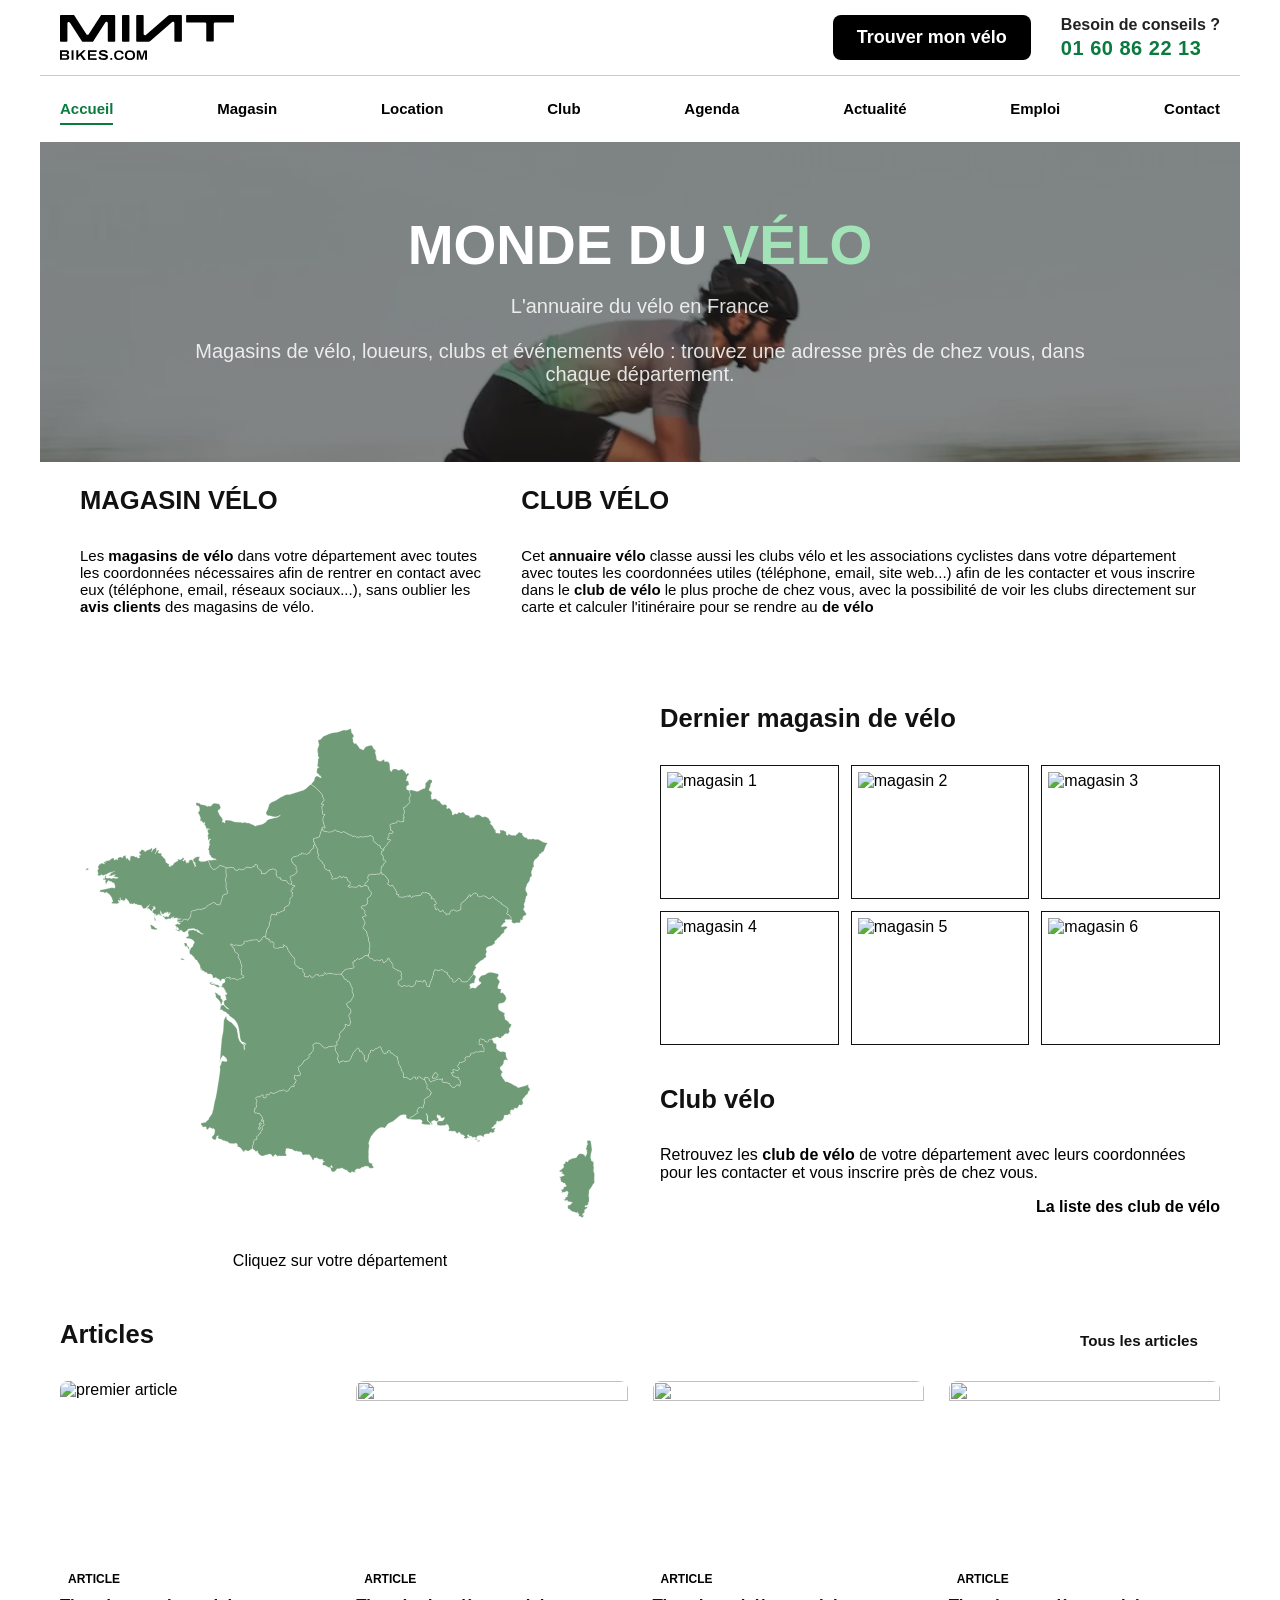
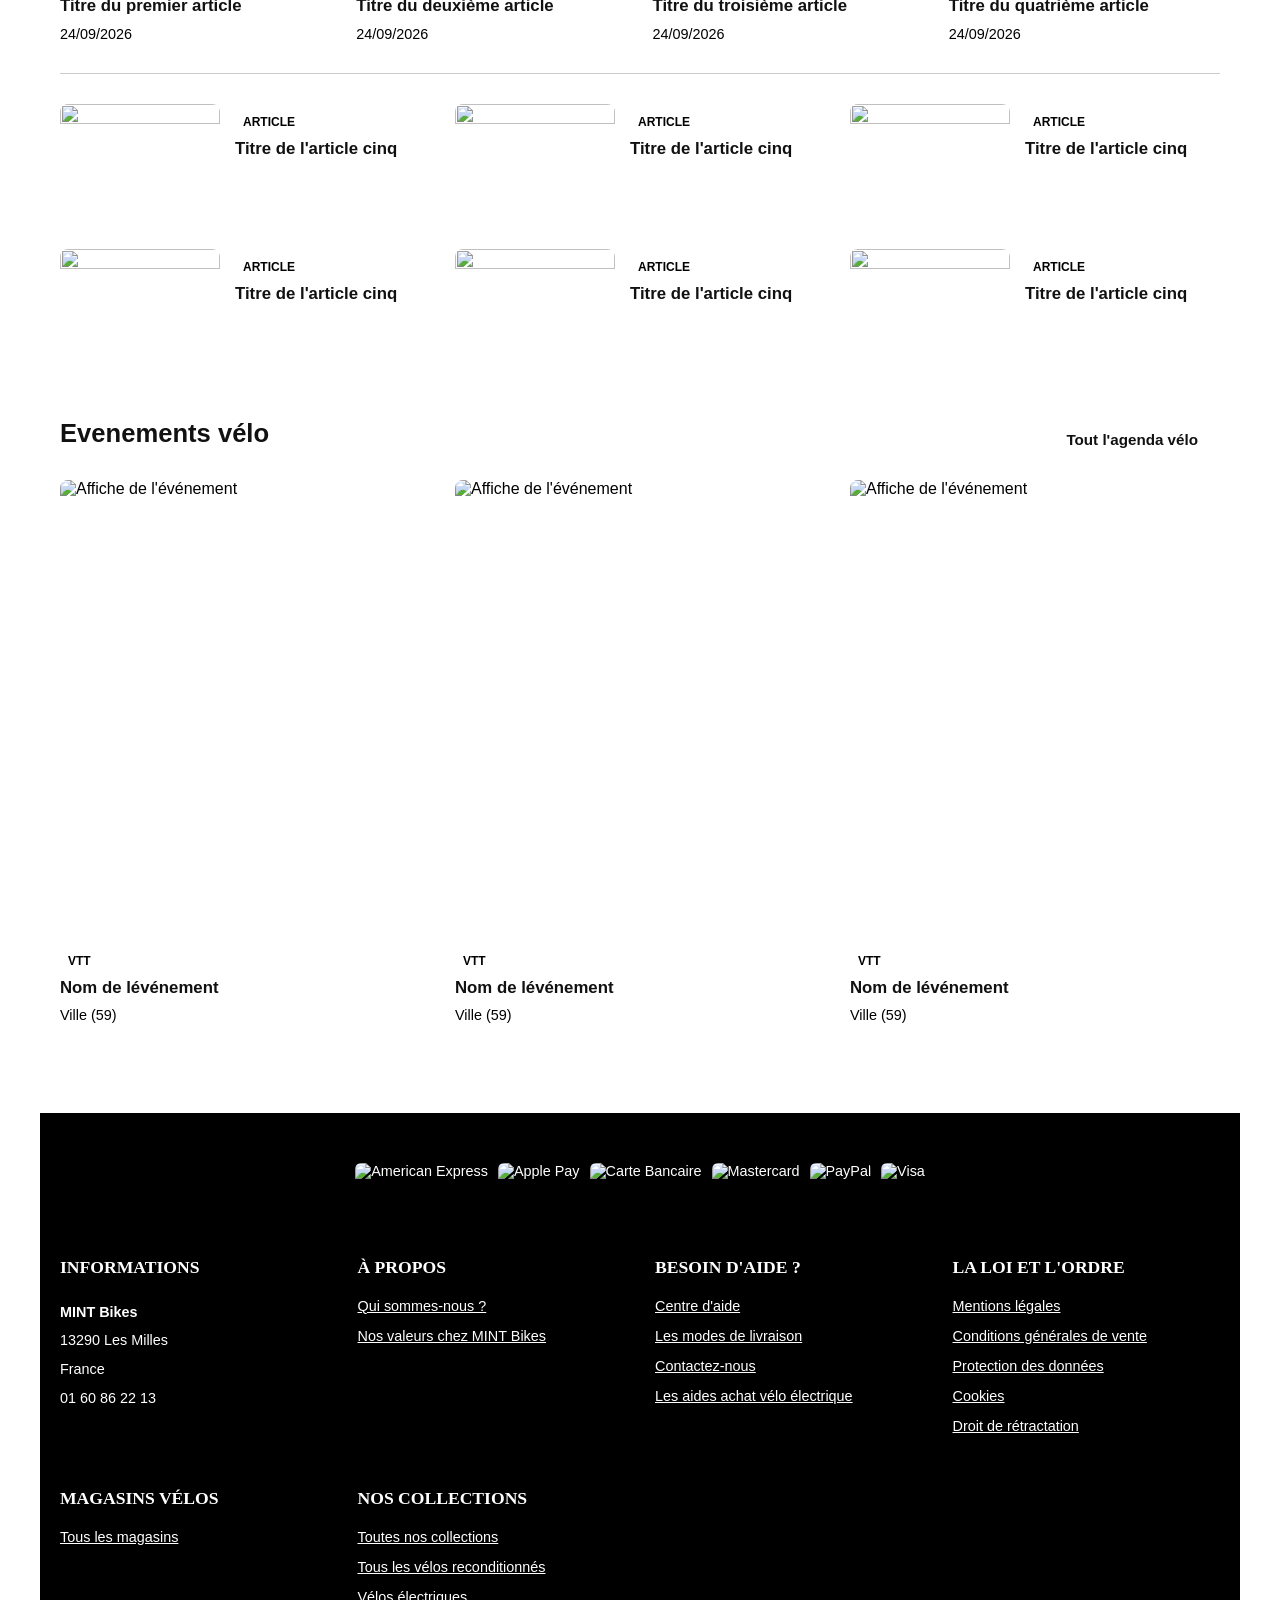
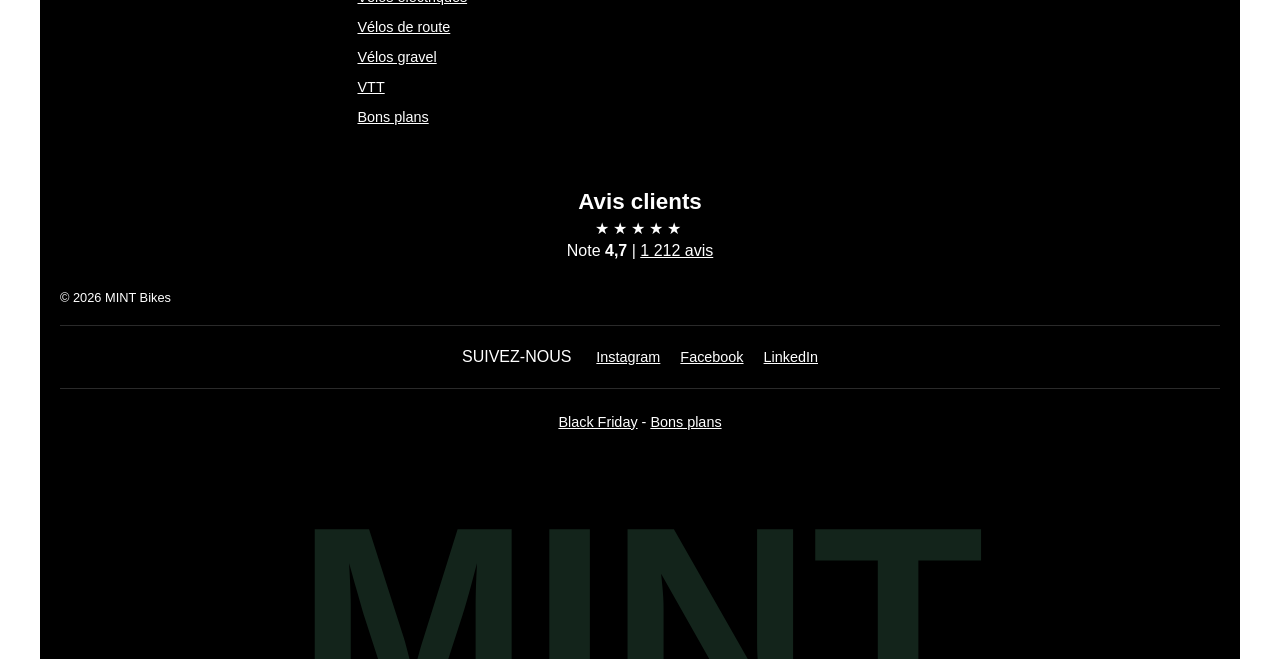
==== index.html @ 7f1ee004 "Rename HTML/index.html to index.html" ====
<!DOCTYPE html>
<html lang="fr">
<head>
    <meta charset="UTF-8">
    <meta name="viewport" content="width=device-width, initial-scale=1.0">
    <title>Mint Bikes - Accueil</title>
    <link rel="stylesheet" href="/CSS/style.css">
</head>
<body>

    <header>
        <!-- button -->
        <div class="header-container">
            <img src="/ASSET/logo_mintbikes.com-03_140x.svg" width="197" height="51" alt="Logo Mint Bikes">
            <div class="header-right">
                <a href="produits.html">Trouver mon vélo</a>
                <div class="contact-box">
                    <p class="conseil">Besoin de conseils ?</p>
                    <div class="phone">01 60 86 22 13</div>
                </div>
            </div>
        </div>

        <!-- hang duoi menu -->
        <nav>
            <ul>
                <li><a href="index.html">Accueil</a></li>
                <li><a href="#">Magasin</a></li>
                <li><a href="#">Location</a></li>
                <li><a href="#">Club</a></li>
                <li><a href="#">Agenda</a></li>
                <li><a href="#">Actualité</a></li>
                <li><a href="#">Emploi</a></li>
                <li><a href="#">Contact</a></li>
            </ul>
        </nav>
    </header>
      <!-- banner -->
       <div class="banner">
            <h1>MONDE DU <span class="highlight">VÉLO</span></h1>   
            <p>L'annuaire du vélo en France</p>
            <p>Magasins de vélo, loueurs, clubs et événements vélo : trouvez une adresse près de chez vous, dans chaque département.</p>   
        </div>
     <main>
        <section class="column">
        <div><h2>MAGASIN VÉLO</h2>
        <p>Les <strong>magasins de vélo</strong> dans votre département avec toutes les coordonnées nécessaires afin de rentrer en contact avec eux (téléphone, email, réseaux sociaux...), sans oublier les<strong> avis clients</strong> des magasins de vélo.</p>
        </div>
        <div>
        <h2>CLUB VÉLO</h2>
        <p>Cet <strong>annuaire vélo</strong> classe aussi les clubs vélo et les associations cyclistes dans votre département avec toutes les coordonnées utiles (téléphone, email, site web...) afin de les contacter et vous inscrire dans le <strong>club de vélo</strong> le plus proche de chez vous, avec la possibilité de voir les clubs directement sur carte et calculer l'itinéraire pour se rendre au <strong>de vélo</strong></p>
        </div>
    </section>   
    <!-- Presentation :  carte + magasins + clubs (main chris)-->

    <section class="presentation">
    <figure class="carte-france">
        <img src="\ASSET\carte de la france.svg" alt="carte de France des départements">
        <figcaption>Cliquez sur votre département</figcaption>
    </figure>
        <div class="presentation-texte">
        <h2>Dernier magasin de vélo</h2>
        <ul class="vignettes">
            <li><a href="#"><img src="/ASSET/images/magasin1.jpg" alt="magasin 1"></a></li>
            <li><a href="#"><img src="/ASSET/images/magasin2.jpg" alt="magasin 2"></a></li>
            <li><a href="#"><img src="/ASSET/images/magasin3.jpg" alt="magasin 3"></a></li>
            <li><a href="#"><img src="/ASSET/images/magasin4.jpg" alt="magasin 4"></a></li>
            <li><a href="#"><img src="/ASSET/images/magasin5.jpg" alt="magasin 5"></a></li>
            <li><a href="#"><img src="/ASSET/images/magasin6.jpg" alt="magasin 6"></a></li>
        </ul>

        <h2>Club vélo</h2>
        <p>Retrouvez les <strong>club de vélo </strong>de votre département avec leurs coordonnées pour les contacter et vous inscrire près de chez vous.</p>
        <a class="lien-fleche" href="#">La liste des club de vélo</a>
        </div>
    </section>

    <!-- 2. Articles -->

    <section class="articles">
    <div class="titre-section">
        <h2>Articles</h2>
        <a class="bouton-lime" href="#" >Tous les articles</a>
    </div>

    <div class="articles-une">
        <article class="article-carte">
        <a href="#">
            <img src="/ASSET/images/article1.jpg" alt="premier article">
            <span class="etiquette">Article</span>
            <h3>Titre du premier article</h3>
            <time datetime="2026-09-24">24/09/2026</time>
        </a>
        </article>
        <article class="article-carte">
        <a href="#">
            <img src="/ASSET/images/article2.jpg" alt="">
            <span class="etiquette">Article</span>
            <h3>Titre du deuxième article</h3>
            <time datetime="2026-09-24">24/09/2026</time>
        </a>
        </article>
        <article class="article-carte">
        <a href="#">
            <img src="/ASSET/images/article3.jpg" alt="">
            <span class="etiquette">Article</span>
            <h3>Titre du troisième article</h3>
            <time datetime="2026-09-24">24/09/2026</time>
        </a>
        </article>
        <article class="article-carte">
        <a href="#">
            <img src="/ASSET/images/article4.jpg" alt="">
            <span class="etiquette">Article</span>
            <h3>Titre du quatrième article</h3>
            <time datetime="2026-09-24">24/09/2026</time>
        </a>
        </article>
    </div>

    <section class="articles-liste">
        <article class="article-compact">
        <img src="/ASSET/images/article5.jpg" alt="">
        <div>
            <span class="etiquette">Article</span>
            <h3><a href="#">Titre de l'article cinq</a></h3>
        </div>
        </article>
        <article class="article-compact">
        <img src="/ASSET/images/article6.jpg" alt="">
        <div>
            <span class="etiquette">Article</span>
            <h3><a href="#">Titre de l'article cinq</a></h3>
        </div>
        </article>

        <article class="article-compact">
        <img src="/ASSET/images/article7.jpg" alt="">
        <div>
            <span class="etiquette">Article</span>
            <h3><a href="#">Titre de l'article cinq</a></h3>
        </div>
        </article>

        <article class="article-compact">
        <img src="/ASSET/images/article8.jpg" alt="">
        <div>
            <span class="etiquette">Article</span>
            <h3><a href="#">Titre de l'article cinq</a></h3>
        </div>
        </article>

        <article class="article-compact">
        <img src="/ASSET/images/article9.jpg" alt="">
        <div>
            <span class="etiquette">Article</span>
            <h3><a href="#">Titre de l'article cinq</a></h3>
        </div>
        </article>

        <article class="article-compact">
        <img src="/ASSET/images/article10.jpg" alt="">
        <div>
            <span class="etiquette">Article</span>
            <h3><a href="#">Titre de l'article cinq</a></h3>
        </div>
        </article>
    
    </div>
    </section>

    <!-- 3. Evenements -->

    <section class="evenements">
    <div class="titre-section">
        <h2>Evenements vélo</h2>
        <a class="bouton-lime" href="#">Tout l'agenda vélo</a>
    </div>

    <div class="evenements-liste">
        <article class="evenement-carte">
        <a href="#">
            <figure>
            <img src="/ASSET/images/event1.jpg" alt="Affiche de l'événement">
            <time class="date-badge" datetime="2026-11-08"><strong>8</strong></time>
            </figure>
            <span class="etiquette">VTT</span>
            <h3>Nom de lévénement</h3>
            <p class="lieu">Ville (59)</p>
        </a>
        </article>

        <article class="evenement-carte">
        <a href="#">
            <figure>
            <img src="/ASSET/images/event2.jpg" alt="Affiche de l'événement">
            <time class="date-badge" datetime="2026-11-08"><strong>8</strong></time>
            </figure>
            <span class="etiquette">VTT</span>
            <h3>Nom de lévénement</h3>
            <p class="lieu">Ville (59)</p>
        </a>
        </article>

        <article class="evenement-carte">
        <a href="#">
            <figure>
            <img src="/ASSET/images/event3.jpg" alt="Affiche de l'événement">
            <time class="date-badge" datetime="2026-11-08"><strong>8</strong></time>
            </figure>
            <span class="etiquette">VTT</span>
            <h3>Nom de lévénement</h3>
            <p class="lieu">Ville (59)</p>
        </a>
        </article>
    </div>
    </section>

    </main> 
    <footer class="pied-mint">
        <div class="pied-contenu">

            <ul class="paiements" aria-label="Moyens de paiement acceptés">
                <li><img src="/ASSET/images/amex.svg" alt="American Express"></li>
                <li><img src="/ASSET/images/apple-pay.svg" alt="Apple Pay"></li>
                <li><img src="/ASSET/images/cb.svg" alt="Carte Bancaire"></li>
                <li><img src="/ASSET/images/mastercard.svg" alt="Mastercard"></li>
                <li><img src="/ASSET/images/paypal.svg" alt="PayPal"></li>
                <li><img src="/ASSET/images/visa.svg" alt="Visa"></li>
        </ul>

            <div class="pied-colonnes">
                <div>
                    <h2>Informations</h2>
                    <address>
                        <strong>MINT Bikes</strong><br>
                        13290 Les Milles<br>
                        France<br>
                        01 60 86 22 13
                    </address>
                </div>
                <div>
                    <h2>À propos</h2>
                    <ul>
                        <li><a href="#">Qui sommes-nous ?</a></li>
                        <li><a href="#">Nos valeurs chez MINT Bikes</a></li>
                    </ul>
                </div>
                <div>
                    <h2>Besoin d'aide ?</h2>
                    <ul>
                        <li><a href="#">Centre d'aide</a></li>
                        <li><a href="#">Les modes de livraison</a></li>
                        <li><a href="#">Contactez-nous</a></li>
                        <li><a href="#">Les aides achat vélo électrique</a></li>
                    </ul>
                </div>
                <div>
                    <h2>La loi et l'ordre</h2>
                    <ul>
                        <li><a href="#">Mentions légales</a></li>
                        <li><a href="#">Conditions générales de vente</a></li>
                        <li><a href="#">Protection des données</a></li>
                        <li><a href="#">Cookies</a></li>
                        <li><a href="#">Droit de rétractation</a></li>
                    </ul>
                </div>
                <div>
                    <h2>Magasins vélos</h2>
                    <ul>
                        <li><a href="#">Tous les magasins</a></li>
                    </ul>
                </div>
                <div>
                    <h2>Nos collections</h2>
                    <ul>
                        <li><a href="#">Toutes nos collections</a></li>
                        <li><a href="#">Tous les vélos reconditionnés</a></li>
                        <li><a href="#">Vélos électriques</a></li>
                        <li><a href="#">Vélos de route</a></li>
                        <li><a href="#">Vélos gravel</a></li>
                        <li><a href="#">VTT</a></li>
                        <li><a href="#">Bons plans</a></li>
                    </ul>
                </div>
            </div>

            <div class="avis">
                <p class="avis-marque">Avis clients</p>
                <p class="etoiles" aria-label="Note de 4,7 sur 5">★★★★★</p>
                <p>Note <strong>4,7</strong> | <a href="#">1 212 avis</a></p>
            </div>

            <p class="copyright">© 2026 MINT Bikes</p>

            <div class="suivez-nous">
                <p>Suivez-nous</p>
                <ul class="reseaux">
                    <li><a href="#">Instagram</a></li>
                    <li><a href="#">Facebook</a></li>
                    <li><a href="#">LinkedIn</a></li>
                </ul>
            </div>

            <p class="pied-liens"><a href="#">Black Friday</a> - <a href="#">Bons plans</a></p>

            <p class="filigrane" aria-hidden="true">MINT</p>
        </div>
    </footer>  
</body>
</html>
---- CSS/style.css ----
*, *::before, *::after {
    box-sizing: border-box;
}

body {
    font-family: 'Montserrat', sans-serif;
    margin: 0;
    padding: 0;
}

/* width can bang */
.header-container, nav, .banner, .column, footer {
    padding-inline: 20px;
    max-width: 1200px;
    margin-inline: auto;
}

header {
    background-color: #ffffff;
    padding: 0;
}

.header-container {
    display: flex;
    justify-content: space-between;
    align-items: center;
    padding-top: 15px;
    padding-bottom: 15px;
    border-bottom: 1.5px solid #cbcbcb;
}

/* Logo */
.header-container img {
    height: 45px;
    width: auto;
}

.header-right {
    display: flex;
    align-items: center;
    gap: 30px;
}

/* "Trouver mon vélo" */
.header-right a {
    background-color: #000000;
    color: #ffffff;
    padding: 12px 24px;
    border-radius: 8px;
    text-decoration: none;
    font-weight: 600;
    font-size: 18px;
    white-space: nowrap;
}

.header-right a:hover {
    text-decoration: underline;
    color: #0b7a3e;
}

.contact-box {
    display: flex;
    flex-direction: column;
    align-items: flex-start;
}

.conseil {
    margin: 0 0 3px 0;
    font-size: 16px;
    color: #222222;
    font-weight: 600;
}

.phone {
    font-size: 20px;
    font-weight: 700;
    color: #0b7a3e; 
    letter-spacing: 0.5px;
    white-space: nowrap;
}

nav {
    padding-top: 1.5rem;
    padding-bottom: 1.5rem;
}

nav ul {
    display: flex;
    justify-content: space-between;
    align-items: center;
    width: 100%;
    list-style: none;
    gap: 10px;
    margin: 0;
    padding: 0px;
}

nav a {
    color: black;
    text-decoration: none;
    font-weight: 600;
    font-size: 15px;
    padding: 6px 0;
    position: relative;
}

nav a:hover {
    color: #0b7a3e;
    text-decoration: underline;
}

nav a[href="index.html"],
nav a[href="produits.html"] {
    color: #0b7a3e;
    border-bottom: 2px solid #0b7a3e;
}

.banner {
    background: linear-gradient(rgba(0, 0, 0, 0.45), rgba(0, 0, 0, 0.45)), 
    url('/ASSET/Cycliste-hometrainer.webp') center 28%/cover no-repeat;
    display: flex;
    flex-direction: column;
    align-items: center;
    justify-content: center;
    gap: 16px;
    width: 100%;
    min-height: 320px;
    padding: 40px 20px;
    text-align: center;
}

.banner h1 {
    margin: 0;
    color: #ffffff;
    font-size: 55px;
    font-weight: 900;
    line-height: 1.1;
}

.banner h1 .highlight {
    color: #A2E4B8;
    white-space: nowrap;
}

.banner p {
    color: #ffffff;
    text-align: center;
    margin: 3px 0;
    font-size: 20px;
    opacity: 0.85;
    max-width: 900px;
}

.column {
    display: flex;
    gap: 30px;
    font-size: 15px;
    padding-top: 1.5rem;
    padding-bottom: 1.5rem;
}


footer ul {
    padding: 0;
    margin: 0;
}

footer ul li {
    list-style: none;
    margin-bottom: 8px;
}

footer a:hover {
    color: #0b7a3e;
    text-decoration: underline;
}


/* TABLET */
@media (max-width: 768px) {
    .header-container {
        flex-direction: column;
        gap: 15px;
        text-align: center;
    }

    .header-right {
        flex-direction: column;
        gap: 15px;
        width: 100%;
    }

    .contact-box {
        align-items: center;
    }

    nav ul {
        flex-wrap: wrap;
        justify-content: center;
        gap: 15px 25px;
    }

    .banner h1 {
        font-size: 38px;
    }

    .banner p {
        font-size: 16px;
    }

    .column {
        flex-direction: column;
        gap: 20px;
    }

    footer {
        flex-direction: column;
        text-align: center;
        align-items: center;
    }
}


/* telephone */
@media (max-width: 480px) {
    .header-container img {
        height: 35px;
    }

    .header-right a {
        font-size: 16px;
        padding: 10px 18px;
        width: 100%;
        text-align: center;
    }

    .phone {
        font-size: 18px;
    }

    .conseil {
        font-size: 14px;
    }

    nav ul {
        flex-direction: column;
        gap: 10px;
    }

    .banner {
        min-height: 260px;
        padding: 30px 15px;
    }

    .banner h1 {
        font-size: 28px;
    }

    .banner p {
        font-size: 14px;
    }
}
/* ==========================================
2. CONTENU PRINCIPAL CONTRIBUTION CSS DE CHRIS
   ========================================== */
main {
    max-width: 1200px;
    margin: 0 auto;
    padding: 0 20px 40px;
}

main section {
    margin-bottom: 50px;
}

main img {
    display: block;
    width: 100%;
}

main figure {
    margin: 0; /* le navigateur met 40px par défaut */
}

main a {
    color: inherit;
    text-decoration: none;
}

main a:hover {
    text-decoration: underline;
}

/* Titres avec petit trait vert */
main h2 {
    position: relative;
    font-size: 1.6rem;
    color: #111;
    margin: 0 0 20px;
    padding-bottom: 12px;
}

main h2::after {
    content: "";
    position: absolute;
    left: 0;
    bottom: 0;
    width: 50px;
    height: 4px;
    background-color: var(--vert);
}

main h3 {
    font-size: 1.05rem;
    line-height: 1.3;
    color: #111;
    margin: 8px 0;
}

main time,
.lieu {
    color: var(--gris);
    font-size: 0.9rem;
}

.lieu {
    margin: 0;
}

/* Titre de section + bouton à droite */
.titre-section {
    display: flex;
    justify-content: space-between;
    align-items: center;
    flex-wrap: wrap;
    gap: 15px;
    margin-bottom: 20px;
}

.titre-section h2 {
    margin-bottom: 0;
}

/* Bouton (tu peux renommer la classe en .bouton-vert) */
.bouton-lime {
    display: inline-block;
    background-color: var(--vert-clair);
    color: #111;
    font-weight: 700;
    font-size: 0.95rem;
    padding: 10px 22px;
    border-radius: 25px;
}

.bouton-lime:hover {
    background-color: var(--vert);
    color: #0b7a3e;
    text-decoration: none;
}

/* Étiquette (ARTICLE, VTT, ROUTE) */
.etiquette {
    display: inline-block;
    border: 2px solid var(--vert);
    color: var(--vert);
    border-radius: 6px;
    padding: 1px 8px;
    margin-top: 10px;
    font-size: 0.75rem;
    font-weight: 700;
    text-transform: uppercase;
}

/* ---------- Présentation : carte + magasins + clubs ---------- */
.presentation {
    display: grid;
    grid-template-columns: 1fr 1fr;
    gap: 40px;
    align-items: start;
}

.carte-france figcaption {
    text-align: center;
    color: var(--gris);
    margin-top: 10px;
}

.vignettes {
    list-style: none;
    margin: 0 0 40px;
    padding: 0;
    display: grid;
    grid-template-columns: repeat(3, 1fr);
    gap: 12px;
}

.vignettes img {
    border: 1px solid #111;
    padding: 6px;
    aspect-ratio: 4 / 3;
    object-fit: cover;
}

.lien-fleche {
    display: block;
    text-align: right;
    font-weight: 600;
}
.lien-fleche a:hover {
    color: #0b7a3e;

}
/* ---------- Articles ---------- */
.articles-une {
    display: grid;
    grid-template-columns: repeat(4, 1fr);
    gap: 25px;
    padding-bottom: 30px;
    border-bottom: 1px solid #ccc;
    margin-bottom: 30px;
}

.article-carte a,
.evenement-carte a {
    display: block;
}

.article-carte img {
    aspect-ratio: 3 / 2;
    object-fit: cover;
    border-radius: 8px;
}

.articles-liste {
    display: grid;
    grid-template-columns: repeat(3, 1fr);
    gap: 25px;
}

.article-compact {
    display: flex;
    gap: 15px;
    align-items: flex-start;
}

.article-compact img {
    width: 160px;
    aspect-ratio: 4 / 3;
    object-fit: cover;
    border-radius: 8px;
    flex-shrink: 0;
}

/* ---------- Événements ---------- */
.evenements-liste {
    display: grid;
    grid-template-columns: repeat(3, 1fr);
    gap: 25px;
}

.evenement-carte figure {
    position: relative;
}

.evenement-carte img {
    aspect-ratio: 4 / 5;
    object-fit: cover;
    border-radius: 8px;
}

.date-badge {
    position: absolute;
    top: 12px;
    left: 12px;
    background-color: var(--vert);
    color: #fff;
    border-radius: 8px;
    padding: 6px 12px;
    text-align: center;
    font-weight: 700;
    font-size: 0.8rem;
    line-height: 1.1;
}

.date-badge strong {
    display: block;
    font-size: 1.6rem;
}

/* ---------- Actualité + Emploi ---------- */
.deux-colonnes {
    display: grid;
    grid-template-columns: 1fr 1fr;
    gap: 40px;
}

.liste-date {
    list-style: none;
    margin: 0;
    padding: 0;
}

.liste-date li {
    display: flex;
    gap: 12px;
    padding: 10px 0;
    border-bottom: 1px solid #ccc;
}

.liste-date time {
    background-color: var(--vert-pale);
    color: var(--vert);
    border-radius: 6px;
    padding: 0 8px;
    font-weight: 700;
    height: fit-content;
}

/* ==========================================
   PAGE PRODUITS
   ========================================== */
.produits {
    padding-top: 30px;
}

/* On annule le trait vert des h2 du main (règle commune) */
.produits h2 {
    font-size: clamp(1.6rem, 3vw, 2.2rem);
    letter-spacing: -0.02em;
    margin: 0;
    padding-bottom: 0;
}

.produits h2::after {
    content: none;
}

.produits section > h2 {
    margin-bottom: 25px;
}

/* Texte masqué visuellement mais lu par les lecteurs d'écran */
.sr-only {
    position: absolute;
    width: 1px;
    height: 1px;
    margin: -1px;
    padding: 0;
    overflow: hidden;
    clip: rect(0, 0, 0, 0);
    white-space: nowrap;
    border: 0;
}

.produits .surtitre {
    margin: 0 0 10px;
    font-size: 0.75rem;
    font-weight: 700;
    letter-spacing: 0.12em;
    text-transform: uppercase;
}

.surtitre.vert  { color: var(--vert); }
.surtitre.clair { color: #fff; }

.titre-ligne {
    display: flex;
    justify-content: space-between;
    align-items: flex-end;
    flex-wrap: wrap;
    gap: 15px;
    margin-bottom: 25px;
}

.produits .sous-titre {
    margin: 8px 0 0;
    color: var(--gris);
}

.lien-souligne {
    font-weight: 600;
    border-bottom: 2px solid #111;
    padding-bottom: 2px;
}

/* ---------- Boutons ---------- */
.bouton-vert {
    display: inline-block;
    background-color: var(--vert-clair);
    color: #0f3d26;
    font-weight: 700;
    padding: 14px 28px;
    border-radius: 30px;
}

.bouton-vert:hover {
    background-color: var(--vert);
    color: #fff;
    text-decoration: none;
}

.actions-doubles {
    display: grid;
    grid-template-columns: 1fr 1fr;
    gap: 15px;
    margin-top: 25px;
}

.bouton-noir,
.bouton-contour {
    display: block;
    text-align: center;
    font-weight: 700;
    text-transform: uppercase;
    padding: 20px;
    border: 1px solid #111;
    border-radius: 10px;
}

.bouton-noir {
    background-color: #000;
    color: #fff;
}

.bouton-contour {
    background-color: #fff;
    color: #111;
}

.bouton-noir:hover,
.bouton-contour:hover {
    background-color: var(--vert);
    border-color: var(--vert);
    color: #fff;
    text-decoration: none;
}

/* ---------- 1. Bandeau d'avantages ---------- */
.avantages {
    background-color: var(--vert-clair);
    border-radius: 20px;
    padding: 25px 30px;
}

.avantages ul {
    list-style: none;
    margin: 0;
    padding: 0;
    display: grid;
    grid-template-columns: repeat(4, 1fr);
    gap: 20px;
}

.avantages li {
    display: flex;
    align-items: center;
    gap: 14px;
    color: #0f3d26;
}

.pastille {
    flex-shrink: 0;
    width: 44px;
    height: 44px;
    border-radius: 50%;
    background-color: #fff;
    display: grid;
    place-items: center;
    font-weight: 700;
}

.avantages strong {
    display: block;
}

.avantages div span {
    font-size: 0.85rem;
}

/* ---------- 2. Cartes de vélos ---------- */
.grille-velos {
    display: grid;
    grid-template-columns: repeat(4, 1fr);
    gap: 20px;
}

.velo {
    border: 1px solid #e5e7eb;
    border-radius: 10px;
    overflow: hidden;
    background-color: #fff;
}

.velo:hover {
    box-shadow: 0 8px 24px rgba(0, 0, 0, 0.1);
}

.velo > a {
    display: block;
}

.velo-image {
    position: relative;
}

.velo-image img {
    aspect-ratio: 4 / 3;
    object-fit: contain;
}

.badge {
    position: absolute;
    top: 0;
    left: 0;
    padding: 4px 8px;
    font-size: 0.75rem;
    font-weight: 700;
}

.badge-noir  { background-color: #000; color: #fff; }
.badge-jaune { background-color: var(--jaune); color: #111; }

.velo-infos {
    padding: 16px;
}

.produits .velo-infos h3 {
    margin: 0;
    font-size: 1.25rem;
    text-transform: uppercase;
}

.modele {
    margin: 2px 0 14px;
}

.specs {
    list-style: none;
    margin: 0 0 16px;
    padding: 0;
    display: flex;
    flex-wrap: wrap;
    gap: 6px 14px;
    font-size: 0.8rem;
}

.prix-bloc {
    display: flex;
    align-items: center;
    flex-wrap: wrap;
    gap: 6px 12px;
}

.prix {
    display: flex;
    margin: 0;
    border: 2px solid #000;
    border-radius: 6px;
    overflow: hidden;
}

.montant {
    padding: 4px 10px;
    font-size: 1.3rem;
    font-weight: 800;
}

.remise {
    display: flex;
    align-items: center;
    padding: 4px 8px;
    background-color: #000;
    color: #fff;
    font-size: 0.75rem;
    font-weight: 700;
}

.ancien {
    display: flex;
    flex-direction: column;
    margin: 0;
    font-size: 0.7rem;
    color: var(--gris);
}

.ancien del {
    font-size: 0.85rem;
}

.economie {
    display: inline-block;
    margin: 12px 0 6px;
    padding: 4px 8px;
    background-color: var(--jaune);
    font-style: italic;
    font-weight: 700;
}

.mensualite {
    margin: 0;
    color: var(--gris);
}

/* ---------- 3. Vélos par usage ---------- */
.usages-liste {
    list-style: none;
    margin: 0;
    padding: 0;
    display: grid;
    grid-template-columns: repeat(5, 1fr);
    gap: 18px;
}

.usages-liste a {
    position: relative;
    display: block;
    border-radius: 16px;
    overflow: hidden;
    box-shadow: 0 6px 18px rgba(0, 0, 0, 0.12);
}

.usages-liste img {
    aspect-ratio: 3 / 4;
    object-fit: cover;
}

.usages-liste a::after {
    content: "";
    position: absolute;
    inset: 0;
    background: linear-gradient(transparent 50%, rgba(0, 0, 0, 0.7));
}

.usages-liste span {
    position: absolute;
    left: 18px;
    bottom: 16px;
    z-index: 1;
    color: #fff;
    font-size: 1.2rem;
    font-weight: 800;
}

/* ---------- 4. Marques ---------- */
.marques-liste {
    list-style: none;
    margin: 0;
    padding: 0;
    display: flex;
    flex-wrap: wrap;
    justify-content: space-between;
    align-items: center;
    gap: 20px 30px;
}

.marques-liste li {
    font-size: 1.4rem;
    font-weight: 900;
    letter-spacing: 0.04em;
    text-transform: uppercase;
}

/* ---------- 5. Vendre mon vélo ---------- */
.vendre {
    display: grid;
    grid-template-columns: 1fr 1fr;
    align-items: center;
    gap: 30px;
    background-color: var(--gris-fond);
    border-radius: 20px;
    padding: 40px 60px;
}

.vendre img {
    max-width: 420px;
    margin-left: auto;
}

.coches {
    list-style: none;
    margin: 20px 0 25px;
    padding: 0;
    display: flex;
    flex-wrap: wrap;
    gap: 10px 25px;
    font-size: 0.9rem;
    font-weight: 600;
}

.coches li::before {
    content: "✓";
    margin-right: 8px;
}

/* ---------- 6. Garantie ---------- */
.garantie .intro {
    max-width: 700px;
    margin: 15px 0 30px;
}

.garantie-grille {
    display: grid;
    grid-template-columns: 2fr 1fr;
    gap: 30px;
    align-items: start;
}

.carte-ateliers {
    position: relative;
}

.carte-ateliers img {
    aspect-ratio: 16 / 10;
    object-fit: cover;
    border-radius: 18px;
}

.recherche-atelier {
    position: absolute;
    top: 20px;
    left: 20px;
    display: flex;
    align-items: center;
    gap: 10px;
    padding: 6px;
    background-color: #fff;
    border-radius: 40px;
    box-shadow: 0 4px 14px rgba(0, 0, 0, 0.15);
}

.recherche-atelier input {
    width: 130px;
    padding: 10px 14px;
    border: none;
    font-family: inherit;
    font-size: 1rem;
}

.recherche-atelier button {
    padding: 12px 20px;
    border: none;
    border-radius: 30px;
    background-color: var(--vert-fonce);
    color: #fff;
    font-family: inherit;
    font-weight: 700;
    cursor: pointer;
}

.credit {
    margin: 10px 0 0;
    font-size: 0.75rem;
    color: var(--gris);
}

.chiffres {
    list-style: none;
    margin: 0;
    padding: 0;
}

.chiffres li {
    padding: 18px 0;
    border-top: 1px solid #ddd;
}

.chiffres strong {
    display: block;
    font-size: 2.6rem;
    line-height: 1;
}

.chiffres span {
    font-size: 0.9rem;
}

.etapes {
    list-style: none;
    margin: 20px 0 0;
    padding: 0;
    counter-reset: etape;
}

.etapes li {
    display: flex;
    align-items: center;
    gap: 12px;
    margin-bottom: 14px;
    counter-increment: etape;
    font-size: 0.95rem;
}

.etapes li::before {
    content: counter(etape);
    flex-shrink: 0;
    width: 28px;
    height: 28px;
    display: grid;
    place-items: center;
    border-radius: 50%;
    background-color: #000;
    color: #fff;
    font-size: 0.8rem;
    font-weight: 700;
}

/* ---------- 7. Équipe (carte sombre sur photo) ---------- */
.equipe {
    background:
        linear-gradient(90deg, rgba(8, 28, 20, 0.95) 35%, rgba(8, 28, 20, 0.35)),
        url('../images/equipe.jpg') center / cover no-repeat;
    color: #fff;
    border-radius: 20px;
    padding: 50px 60px;
}

.equipe-texte {
    max-width: 700px;
}

.produits .equipe h2 {
    color: #fff;
    margin-bottom: 20px;
}

.equipe blockquote {
    margin: 25px 0;
    color: var(--vert-clair);
    font-weight: 700;
}

.equipe blockquote p {
    margin: 0 0 4px;
}

.equipe .auteur {
    color: #fff;
    font-size: 0.9rem;
    font-weight: 400;
}

.equipe-chiffres {
    list-style: none;
    margin: 30px 0 0;
    padding: 25px 0 0;
    display: flex;
    border-top: 1px solid rgba(255, 255, 255, 0.25);
}

.equipe-chiffres li {
    padding: 0 25px;
    border-left: 1px solid rgba(255, 255, 255, 0.25);
}

.equipe-chiffres li:first-child {
    padding-left: 0;
    border-left: none;
}

.equipe-chiffres strong {
    display: block;
    font-size: 2rem;
}

.equipe-chiffres span {
    font-size: 0.85rem;
}

/* ---------- 8. Accordéon + carte contact ---------- */
.conseils {
    display: grid;
    grid-template-columns: 2fr 1fr;
    gap: 40px;
    align-items: start;
}

.accordeon details {
    padding: 18px 0;
    border-bottom: 1px solid #e5e7eb;
}

.accordeon summary {
    display: flex;
    justify-content: space-between;
    align-items: center;
    gap: 15px;
    font-size: 1.05rem;
    font-weight: 700;
    cursor: pointer;
    list-style: none;
}

.accordeon summary::-webkit-details-marker {
    display: none;
}

.accordeon summary::after {
    content: "⌃";
    flex-shrink: 0;
    width: 32px;
    height: 32px;
    display: grid;
    place-items: center;
    border: 1px solid #ddd;
    border-radius: 50%;
    transform: rotate(180deg);
}

.accordeon details[open] summary::after {
    transform: none;
}

.accordeon p {
    margin: 15px 0 0;
}

.accordeon .bouton-vert {
    margin-top: 30px;
}

.carte-contact {
    position: sticky;
    top: 20px;
    border-radius: 20px;
    overflow: hidden;
}

.carte-contact img {
    aspect-ratio: 4 / 5;
    object-fit: cover;
}

.carte-contact-texte {
    position: absolute;
    left: 0;
    right: 0;
    bottom: 0;
    padding: 60px 22px 22px;
    color: #fff;
    background: linear-gradient(transparent, rgba(0, 0, 0, 0.8));
}

.carte-contact-texte p {
    margin: 0;
}

.carte-titre {
    font-size: 1.3rem;
    font-weight: 700;
}

/* ---------- 9. Recherches ---------- */
.pastilles {
    list-style: none;
    margin: 20px 0 30px;
    padding: 0;
    display: flex;
    flex-wrap: wrap;
    gap: 12px;
}

.pastilles a {
    display: block;
    padding: 10px 24px;
    border: 1px solid var(--vert-clair);
    border-radius: 30px;
}

.pastilles a:hover {
    background-color: var(--vert-pale);
    text-decoration: none;
}

.liens-colonnes {
    display: grid;
    grid-template-columns: repeat(3, 1fr);
    gap: 30px;
    padding-top: 30px;
    border-top: 1px solid #e5e7eb;
}

.produits .liens-colonnes h3 {
    margin: 0 0 20px;
    font-size: 0.75rem;
    letter-spacing: 0.12em;
    text-transform: uppercase;
    color: var(--gris);
}

.liens-colonnes ul {
    list-style: none;
    margin: 0;
    padding: 0;
}

.liens-colonnes li {
    margin-bottom: 16px;
}

/* ==========================================
   FOOTER DE LA PAGE PRODUITS
   ========================================== */
footer.pied-mint {
    display: block; /* annule le flex du footer de l'accueil */
    background-color: #000;
    color: #fff !important;
    text-decoration: none;
    padding: 50px 0 0;
    overflow: hidden;
}

footer.pied-mint a {
    color: #fff;
}

.pied-contenu {
    max-width: 1200px;
    margin: 0 auto;
    padding: 0 20px;
}

.pied-mint ul {
    list-style: none;
    margin: 0;
    padding: 0;
}

.pied-mint .paiements {
    display: flex;
    flex-wrap: wrap;
    justify-content: center;
    gap: 10px;
    margin-bottom: 50px;
}

.paiements li {
    margin: 0;
    padding: 0;
    border-radius: 6px;
    overflow: hidden; /* arrondit aussi l'image à l'intérieur */
}

.paiements img{
    display: block;
    height: 30px;
    width: auto; /* garde les proportions du logo */
}

.pied-colonnes {
    display: grid;
    grid-template-columns: repeat(4, 1fr);
    gap: 40px 30px;
}

.pied-mint h2 {
    margin: 0 0 20px;
    font-family: Georgia, "Times New Roman", serif;
    font-size: 1.1rem;
    text-transform: uppercase;
    color: var(--vert-clair);
}

.pied-mint li {
    margin-bottom: 14px;
    font-size: 0.9rem;
}

.pied-mint address {
    font-size: 0.9rem;
    font-style: normal;
    line-height: 2;
}

.pied-mint a:hover {
    color: #0b7a3e;
}

.avis {
    margin: 50px 0 30px;
    text-align: center;
}

.avis p {
    margin: 0;
}

.avis-marque {
    font-size: 1.4rem;
    font-weight: 700;
}

.etoiles {
    display: inline-block;
    margin: 8px 0;
    padding: 4px 10px;
    background-color: var(--vert);
    letter-spacing: 4px;
}

.copyright {
    margin: 0 0 20px;
    font-size: 0.8rem;
}

.suivez-nous {
    display: flex;
    justify-content: center;
    align-items: center;
    gap: 25px;
    padding: 22px 0;
    border-top: 1px solid #2a2a2a;
    border-bottom: 1px solid #2a2a2a;
}

.suivez-nous p {
    margin: 0;
    text-transform: uppercase;
}

.pied-mint .reseaux {
    display: flex;
    gap: 20px;
}

.pied-mint .reseaux li {
    margin: 0;
}

.pied-liens {
    margin: 0;
    padding: 25px 0;
    text-align: center;
    font-size: 0.9rem;
}

.filigrane {
    height: 0.62em; /* coupe le bas des lettres */
    margin: 30px 0 0;
    overflow: hidden;
    font-size: clamp(5rem, 22vw, 18rem);
    font-weight: 900;
    line-height: 1;
    text-align: center;
    color: #13241b;
    user-select: none;
}

/* Conteneur de la carte */
.zone-carte {
    position: relative; /* les repères se placent par rapport à lui */
}

.zone-carte > img {
    border-radius: 20px;
}

/* Repère sur la carte */
.repere {
    position: absolute; /* left et top sont donnés dans le HTML */
    /* transform: translate(-50%, -100%); pour centrer horizontalemnt */
}

.marqueur {
    width: 22px;
    height: 22px;
    border: 2px solid var(--vert-fonce);
    border-radius: 8px;
    background-color: var(--vert-clair);
    color: var(--vert-fonce);
    font-family: inherit;
    font-size: 0.8rem;
    font-weight: 800;
    cursor: pointer;
}

/* L'infobulle */
.popup-atelier {
    display: none; /* cachée par défaut */
    position: absolute;
    top: calc(100% + 14px);
    left: 50%;
    transform: translateX(-50%); /* centrée sous le repère */
    z-index: 5;
    width: min(320px, 80vw);
    padding: 20px;
    background-color: #fff;
    border-radius: 20px;
    box-shadow: 0 10px 30px rgba(0, 0, 0, 0.25);
}

.repere.ouvert .popup-atelier {
    display: block;
}

/* La petite flèche en haut : un carré tourné à 45° */
.popup-atelier::before {
    content: "";
    position: absolute;
    top: -8px;
    left: 50%;
    width: 16px;
    height: 16px;
    background-color: #fff;
    transform: translateX(-50%) rotate(45deg);
}

.popup-atelier h3 {
    margin: 0 0 6px;
    font-size: 1.1rem;
    text-transform: uppercase;
}

.adresse {
    margin: 0;
    color: #444;
}

.popup-fermer {
    position: absolute;
    top: 10px;
    right: 14px;
    border: none;
    background: none;
    font-size: 1.5rem;
    line-height: 1;
    color: var(--gris);
    cursor: pointer;
}

/* Horaires */
.horaires {
    list-style: none;
    margin: 14px 0 0;
    padding: 14px 0 0;
    border-top: 1px solid #e5e7eb;
}

.horaires li {
    display: flex;
    justify-content: space-between;
    padding: 4px 0;
    font-size: 0.9rem;
    color: #444;
}

.horaires .aujourdhui {
    font-weight: 700;
    color: #111;
}

/* Zoom */
.zoom {
    position: absolute;
    left: 12px;
    bottom: 12px;
    display: flex;
    flex-direction: column;
    background-color: #fff;
    border-radius: 14px;
    box-shadow: 0 4px 14px rgba(0, 0, 0, 0.2);
    overflow: hidden;
}

.zoom button {
    width: 44px;
    height: 44px;
    border: none;
    background-color: #fff;
    font-size: 1.5rem;
    cursor: pointer;
}

.zoom button + button {
    border-top: 1px solid #e5e7eb;
}

/* ==========================================
3. RESPONSIVE (toujours à la fin du fichier)
   ========================================== */
@media (max-width: 1000px) {
    .articles-une,
    .articles-liste,
    .evenements-liste {
        grid-template-columns: repeat(2, 1fr);
    }
}

@media (max-width: 700px) {
    .presentation,
    .articles-une,
    .articles-liste,
    .evenements-liste,
    .deux-colonnes {
        grid-template-columns: 1fr;
    }

    .article-compact img {
        width: 120px;
    }

    .column {
        flex-direction: column;
    } 

    /* Optionnel : en-tête et menu qui ne débordent pas sur téléphone */
    .header-container {
        flex-direction: column;
        gap: 15px;
        text-align: center;
    }

    .header-right {
        flex-direction: column;
        gap: 15px;
    }

    nav ul {
        flex-wrap: wrap;
        justify-content: center;
        gap: 10px 20px;
    }
}
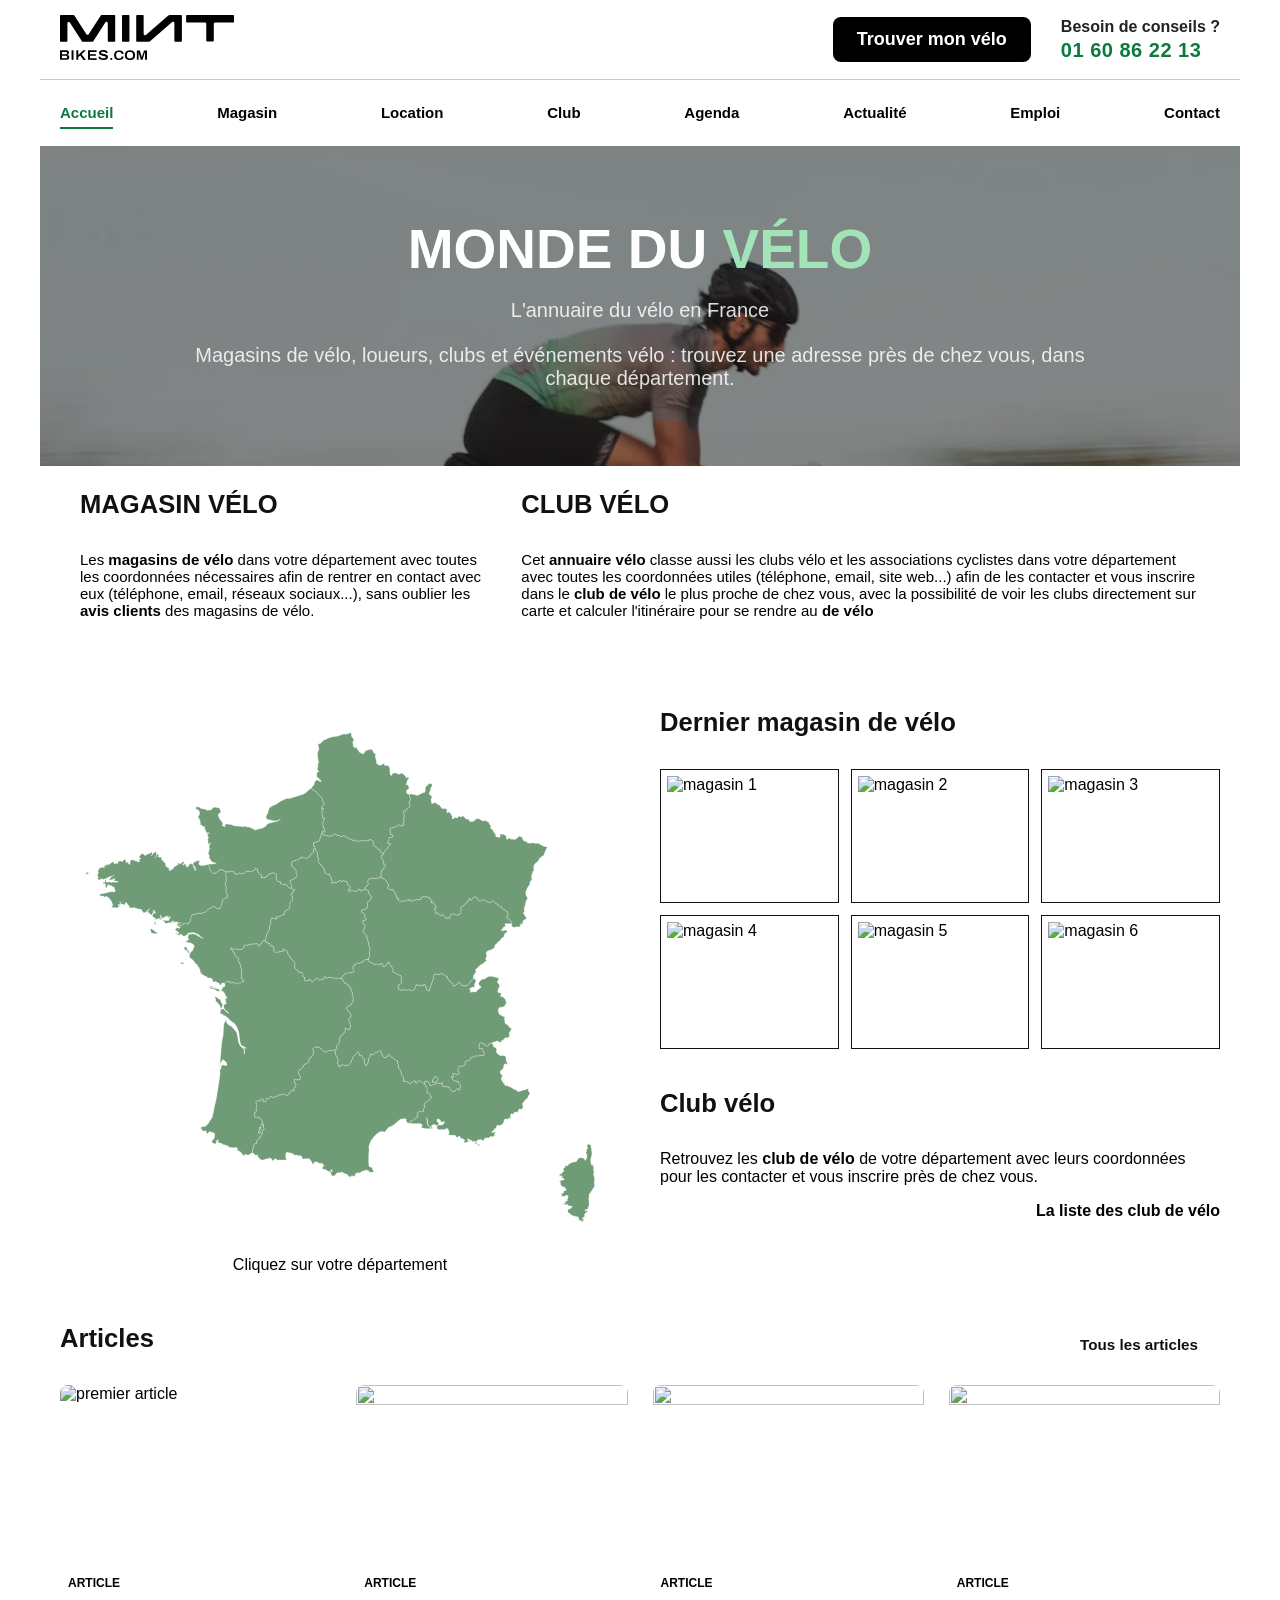
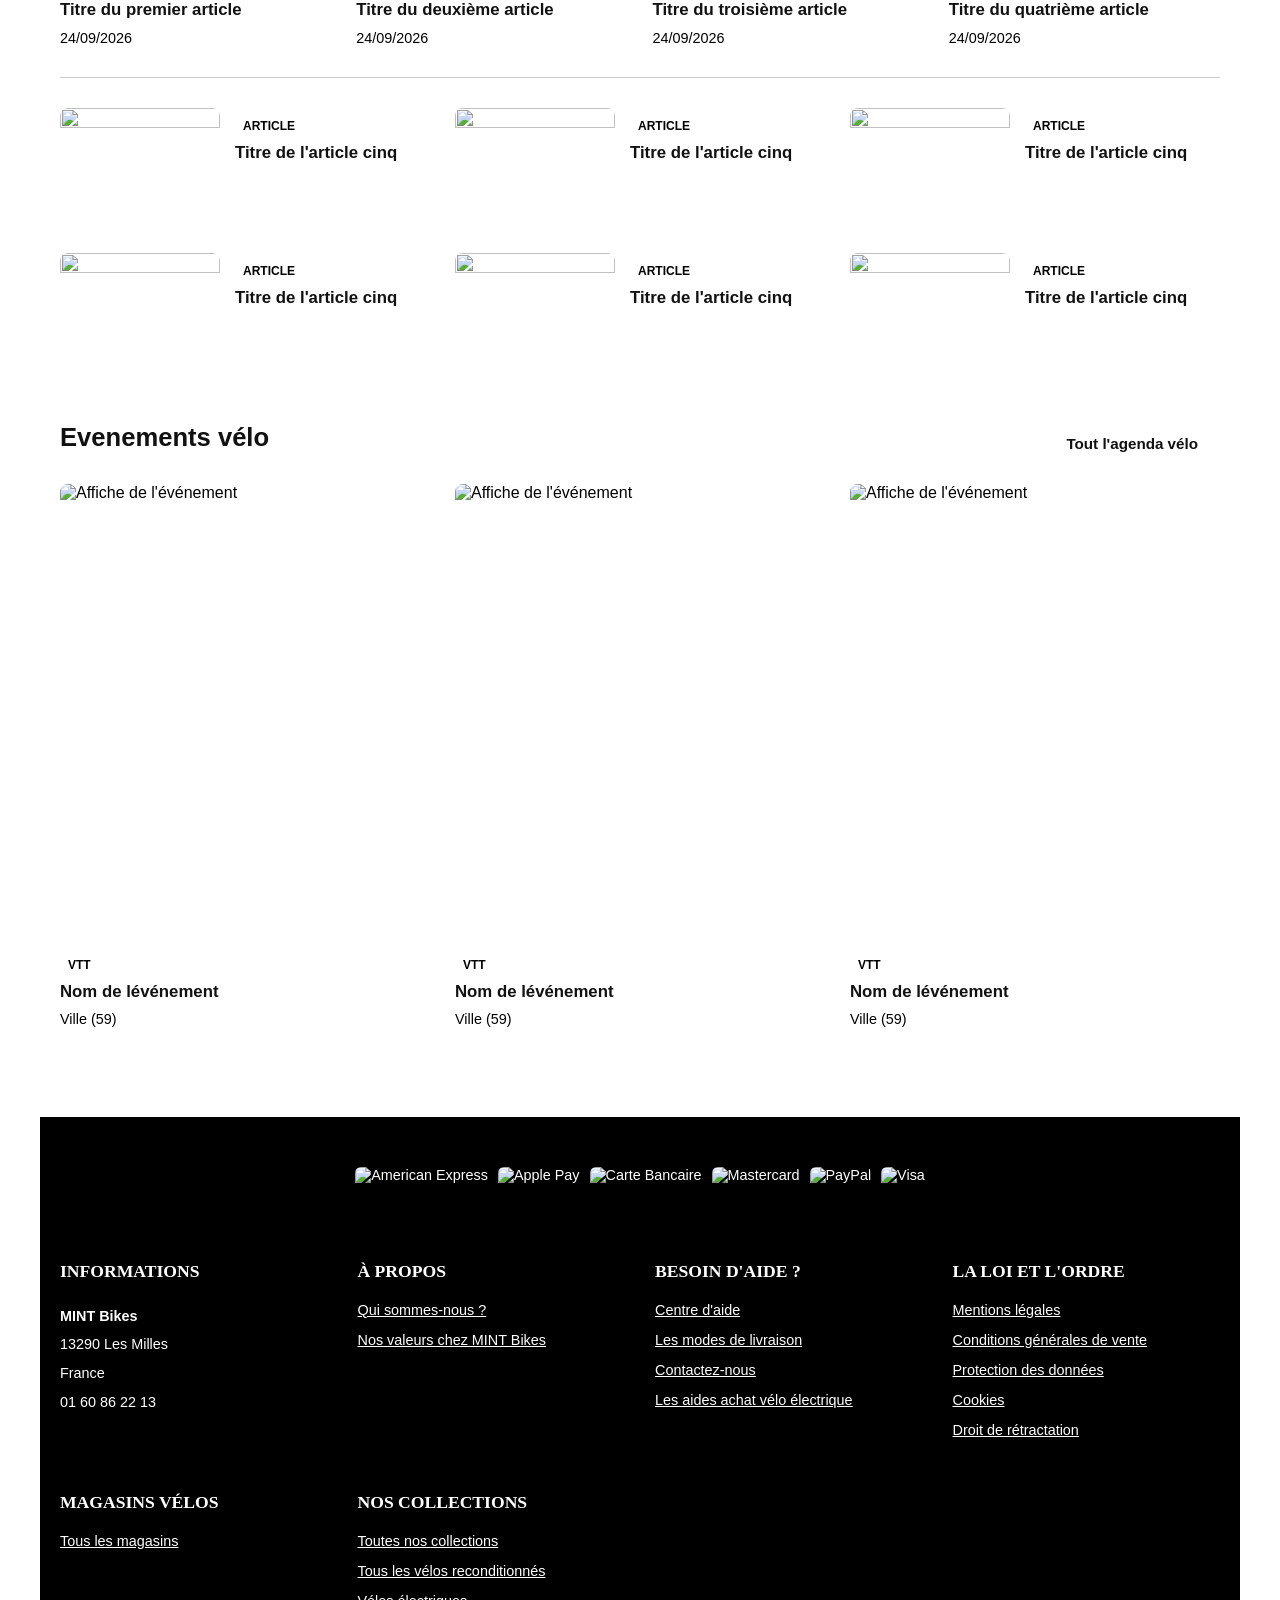
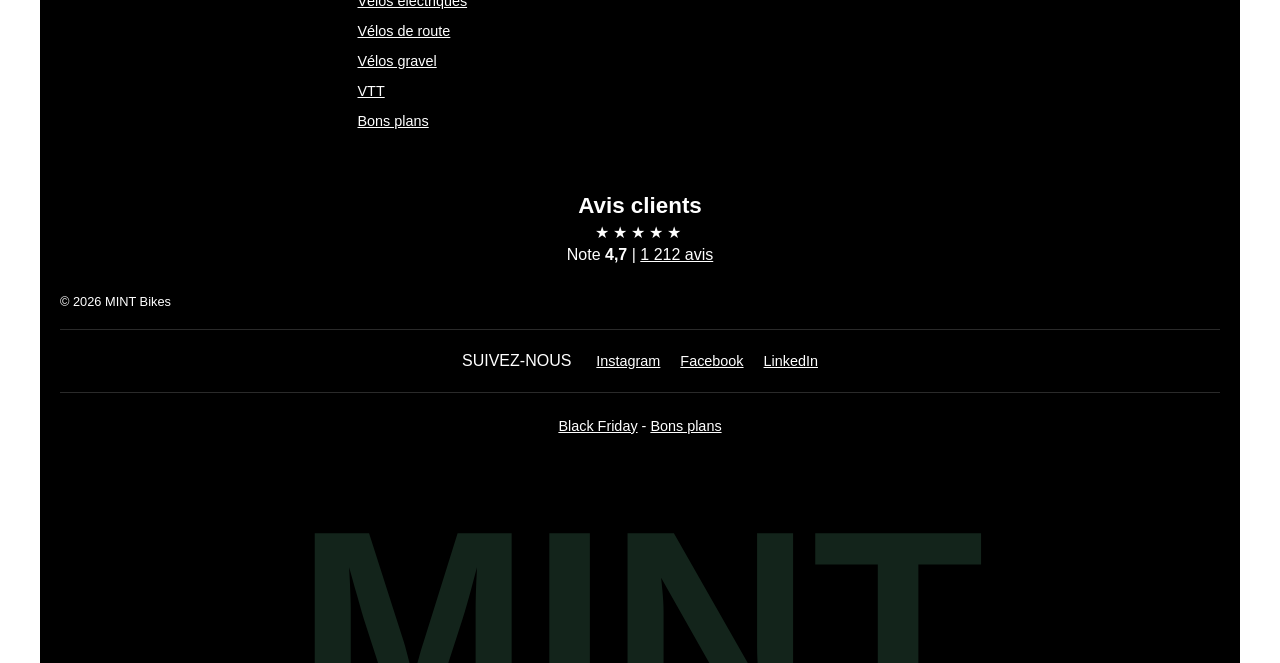
==== commit 8633fa9e: "Add logo link to header in index.html" ====
--- a/index.html
+++ b/index.html
@@ -4,14 +4,16 @@
     <meta charset="UTF-8">
     <meta name="viewport" content="width=device-width, initial-scale=1.0">
     <title>Mint Bikes - Accueil</title>
-    <link rel="stylesheet" href="/CSS/style.css">
+    <link rel="stylesheet" href="CSS/style.css">
 </head>
 <body>
 
     <header>
         <!-- button -->
         <div class="header-container">
+            <a href="index.html">
             <img src="/ASSET/logo_mintbikes.com-03_140x.svg" width="197" height="51" alt="Logo Mint Bikes">
+            </a>
             <div class="header-right">
                 <a href="produits.html">Trouver mon vélo</a>
                 <div class="contact-box">
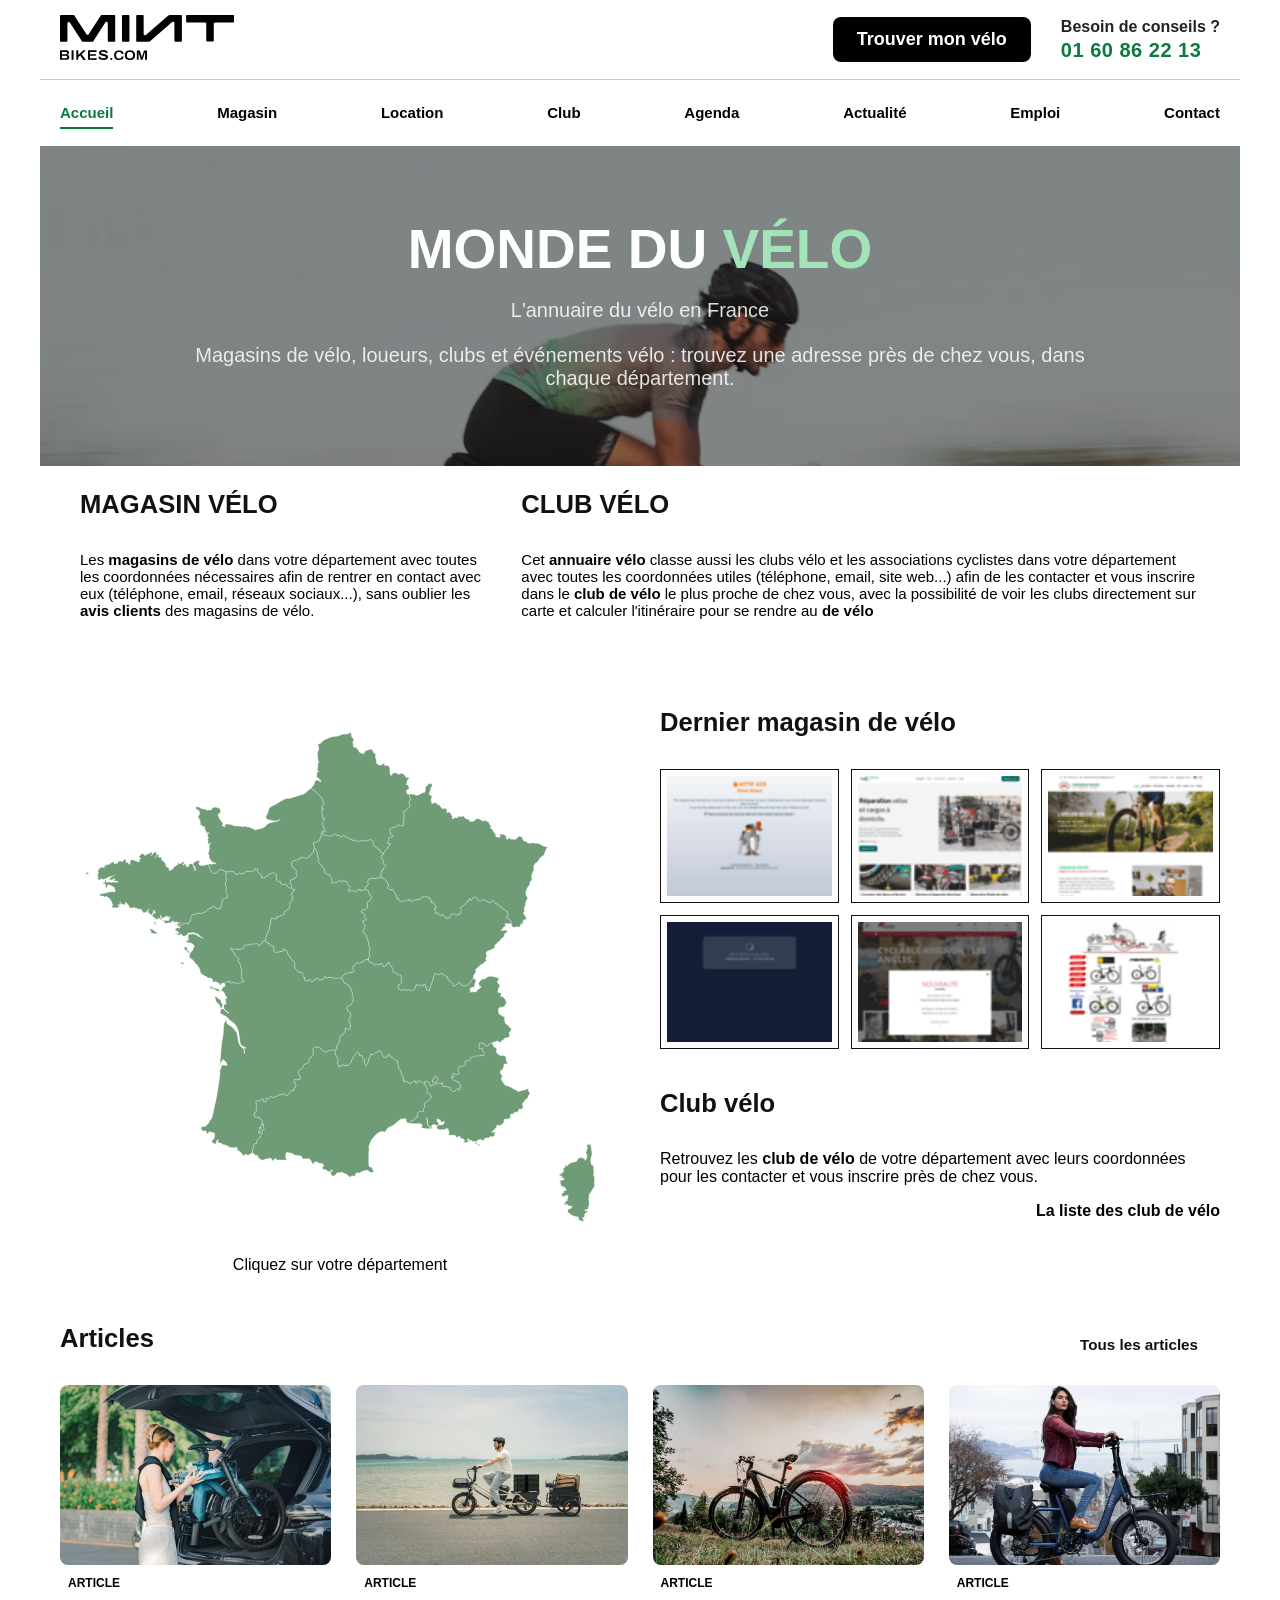
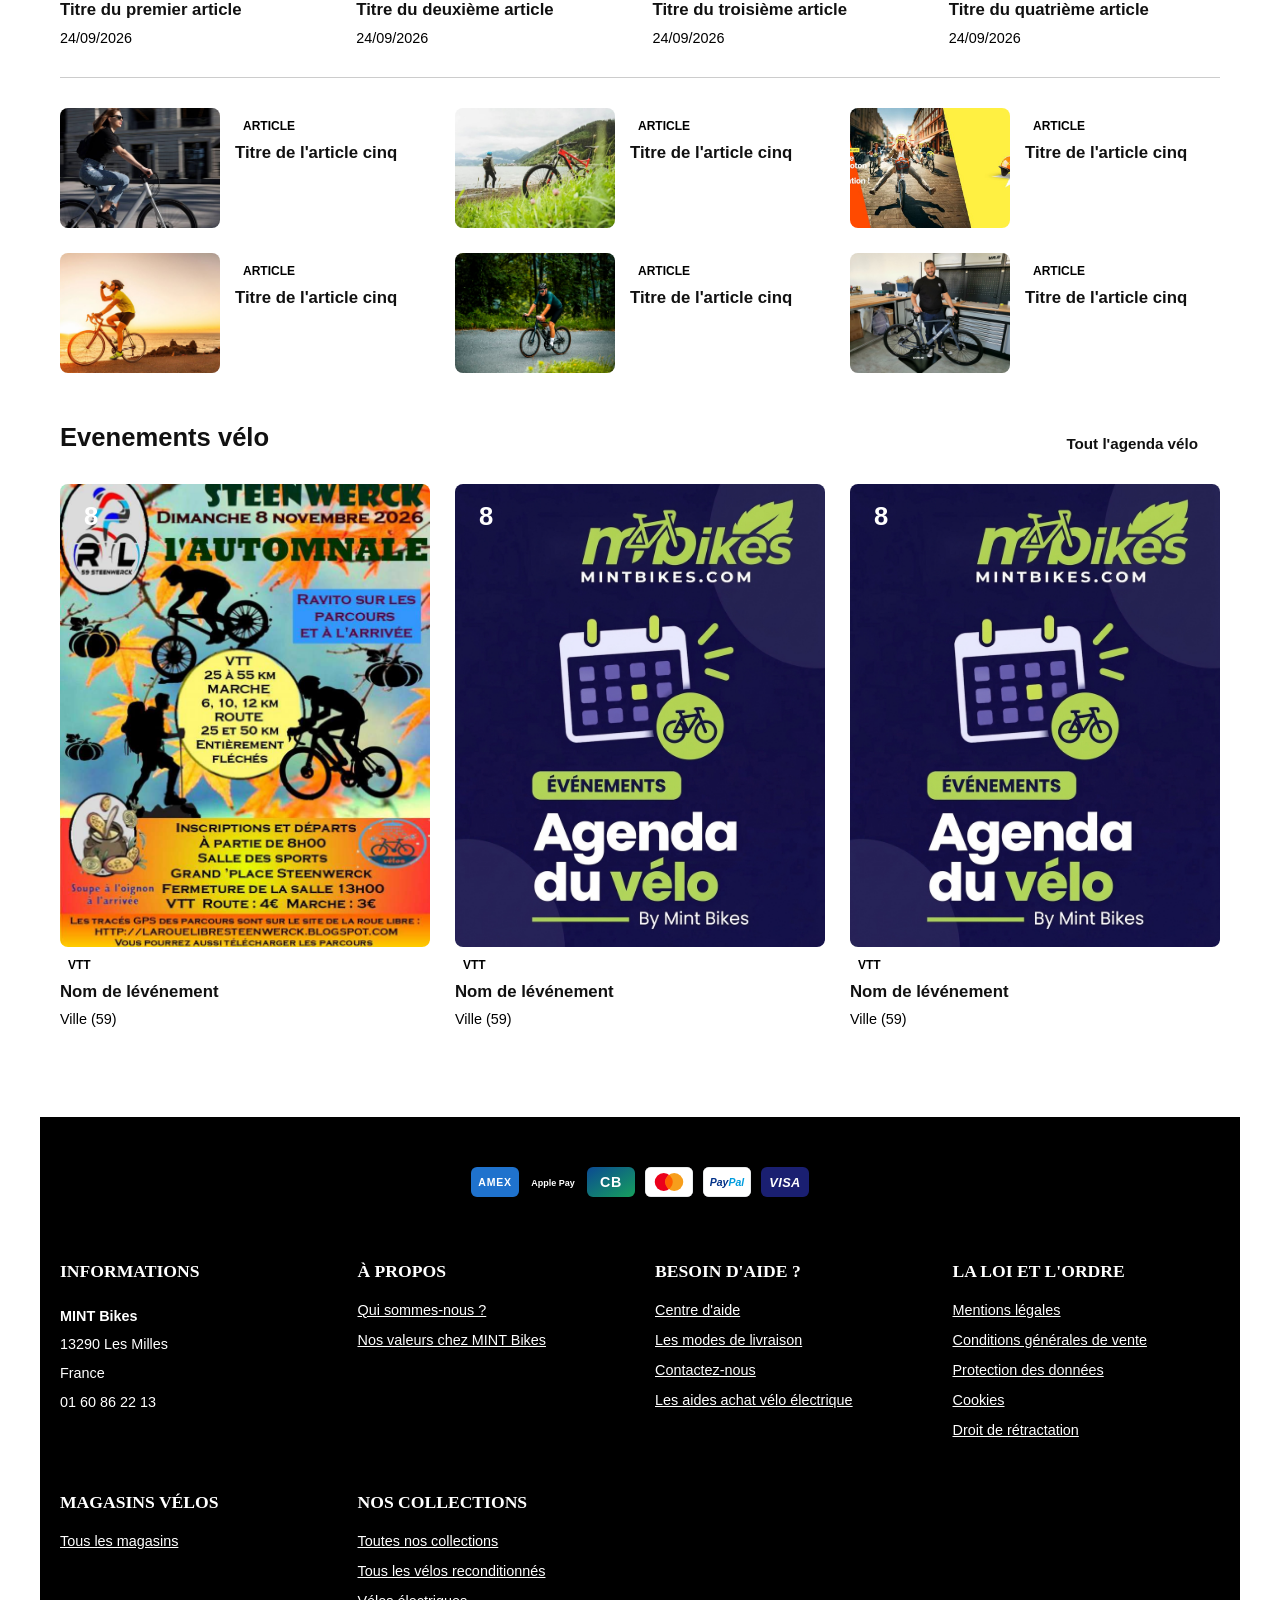
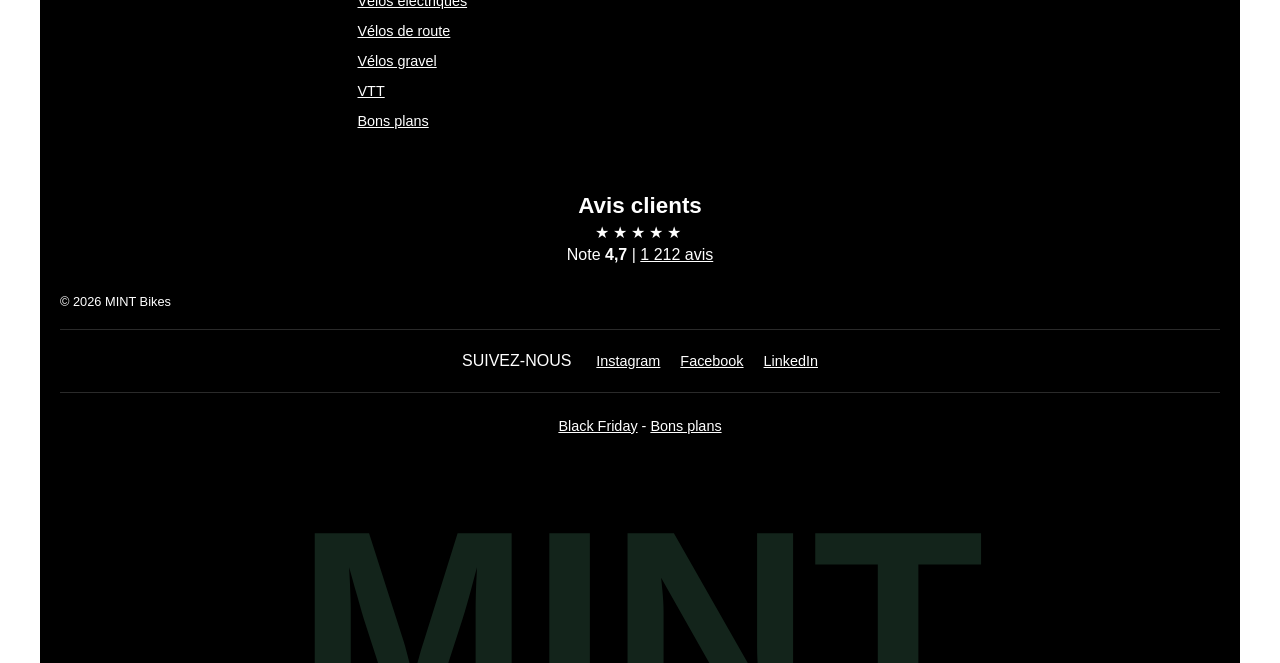
==== commit 1aa2198c: "Fix asset paths in index.html" ====
--- a/index.html
+++ b/index.html
@@ -12,7 +12,7 @@
         <!-- button -->
         <div class="header-container">
             <a href="index.html">
-            <img src="/ASSET/logo_mintbikes.com-03_140x.svg" width="197" height="51" alt="Logo Mint Bikes">
+            <img src="ASSET/logo_mintbikes.com-03_140x.svg" width="197" height="51" alt="Logo Mint Bikes">
             </a>
             <div class="header-right">
                 <a href="produits.html">Trouver mon vélo</a>
@@ -57,18 +57,18 @@
 
     <section class="presentation">
     <figure class="carte-france">
-        <img src="\ASSET\carte de la france.svg" alt="carte de France des départements">
+        <img src="ASSET\carte de la france.svg" alt="carte de France des départements">
         <figcaption>Cliquez sur votre département</figcaption>
     </figure>
         <div class="presentation-texte">
         <h2>Dernier magasin de vélo</h2>
         <ul class="vignettes">
-            <li><a href="#"><img src="/ASSET/images/magasin1.jpg" alt="magasin 1"></a></li>
-            <li><a href="#"><img src="/ASSET/images/magasin2.jpg" alt="magasin 2"></a></li>
-            <li><a href="#"><img src="/ASSET/images/magasin3.jpg" alt="magasin 3"></a></li>
-            <li><a href="#"><img src="/ASSET/images/magasin4.jpg" alt="magasin 4"></a></li>
-            <li><a href="#"><img src="/ASSET/images/magasin5.jpg" alt="magasin 5"></a></li>
-            <li><a href="#"><img src="/ASSET/images/magasin6.jpg" alt="magasin 6"></a></li>
+            <li><a href="#"><img src="Asset/images/magasin1.jpg" alt="magasin 1"></a></li>
+            <li><a href="#"><img src="Asset/images/magasin2.jpg" alt="magasin 2"></a></li>
+            <li><a href="#"><img src="Asset/images/magasin3.jpg" alt="magasin 3"></a></li>
+            <li><a href="#"><img src="Asset/images/magasin4.jpg" alt="magasin 4"></a></li>
+            <li><a href="#"><img src="Asset/images/magasin5.jpg" alt="magasin 5"></a></li>
+            <li><a href="#"><img src="Asset/images/magasin6.jpg" alt="magasin 6"></a></li>
         </ul>
 
         <h2>Club vélo</h2>
@@ -88,7 +88,7 @@
     <div class="articles-une">
         <article class="article-carte">
         <a href="#">
-            <img src="/ASSET/images/article1.jpg" alt="premier article">
+            <img src="Asset/images/article1.jpg" alt="premier article">
             <span class="etiquette">Article</span>
             <h3>Titre du premier article</h3>
             <time datetime="2026-09-24">24/09/2026</time>
@@ -96,7 +96,7 @@
         </article>
         <article class="article-carte">
         <a href="#">
-            <img src="/ASSET/images/article2.jpg" alt="">
+            <img src="Asset/images/article2.jpg" alt="">
             <span class="etiquette">Article</span>
             <h3>Titre du deuxième article</h3>
             <time datetime="2026-09-24">24/09/2026</time>
@@ -104,7 +104,7 @@
         </article>
         <article class="article-carte">
         <a href="#">
-            <img src="/ASSET/images/article3.jpg" alt="">
+            <img src="Asset/images/article3.jpg" alt="">
             <span class="etiquette">Article</span>
             <h3>Titre du troisième article</h3>
             <time datetime="2026-09-24">24/09/2026</time>
@@ -112,7 +112,7 @@
         </article>
         <article class="article-carte">
         <a href="#">
-            <img src="/ASSET/images/article4.jpg" alt="">
+            <img src="Asset/images/article4.jpg" alt="">
             <span class="etiquette">Article</span>
             <h3>Titre du quatrième article</h3>
             <time datetime="2026-09-24">24/09/2026</time>
@@ -122,46 +122,46 @@
 
     <section class="articles-liste">
         <article class="article-compact">
-        <img src="/ASSET/images/article5.jpg" alt="">
-        <div>
-            <span class="etiquette">Article</span>
-            <h3><a href="#">Titre de l'article cinq</a></h3>
-        </div>
-        </article>
-        <article class="article-compact">
-        <img src="/ASSET/images/article6.jpg" alt="">
-        <div>
-            <span class="etiquette">Article</span>
-            <h3><a href="#">Titre de l'article cinq</a></h3>
-        </div>
-        </article>
-
-        <article class="article-compact">
-        <img src="/ASSET/images/article7.jpg" alt="">
-        <div>
-            <span class="etiquette">Article</span>
-            <h3><a href="#">Titre de l'article cinq</a></h3>
-        </div>
-        </article>
-
-        <article class="article-compact">
-        <img src="/ASSET/images/article8.jpg" alt="">
-        <div>
-            <span class="etiquette">Article</span>
-            <h3><a href="#">Titre de l'article cinq</a></h3>
-        </div>
-        </article>
-
-        <article class="article-compact">
-        <img src="/ASSET/images/article9.jpg" alt="">
-        <div>
-            <span class="etiquette">Article</span>
-            <h3><a href="#">Titre de l'article cinq</a></h3>
-        </div>
-        </article>
-
-        <article class="article-compact">
-        <img src="/ASSET/images/article10.jpg" alt="">
+        <img src="Asset/images/article5.jpg" alt="">
+        <div>
+            <span class="etiquette">Article</span>
+            <h3><a href="#">Titre de l'article cinq</a></h3>
+        </div>
+        </article>
+        <article class="article-compact">
+        <img src="Asset/images/article6.jpg" alt="">
+        <div>
+            <span class="etiquette">Article</span>
+            <h3><a href="#">Titre de l'article cinq</a></h3>
+        </div>
+        </article>
+
+        <article class="article-compact">
+        <img src="Asset/images/article7.jpg" alt="">
+        <div>
+            <span class="etiquette">Article</span>
+            <h3><a href="#">Titre de l'article cinq</a></h3>
+        </div>
+        </article>
+
+        <article class="article-compact">
+        <img src="Asset/images/article8.jpg" alt="">
+        <div>
+            <span class="etiquette">Article</span>
+            <h3><a href="#">Titre de l'article cinq</a></h3>
+        </div>
+        </article>
+
+        <article class="article-compact">
+        <img src="Asset/images/article9.jpg" alt="">
+        <div>
+            <span class="etiquette">Article</span>
+            <h3><a href="#">Titre de l'article cinq</a></h3>
+        </div>
+        </article>
+
+        <article class="article-compact">
+        <img src="Asset/images/article10.jpg" alt="">
         <div>
             <span class="etiquette">Article</span>
             <h3><a href="#">Titre de l'article cinq</a></h3>
@@ -183,7 +183,7 @@
         <article class="evenement-carte">
         <a href="#">
             <figure>
-            <img src="/ASSET/images/event1.jpg" alt="Affiche de l'événement">
+            <img src="Asset/images/event1.jpg" alt="Affiche de l'événement">
             <time class="date-badge" datetime="2026-11-08"><strong>8</strong></time>
             </figure>
             <span class="etiquette">VTT</span>
@@ -195,7 +195,7 @@
         <article class="evenement-carte">
         <a href="#">
             <figure>
-            <img src="/ASSET/images/event2.jpg" alt="Affiche de l'événement">
+            <img src="Asset/images/event2.jpg" alt="Affiche de l'événement">
             <time class="date-badge" datetime="2026-11-08"><strong>8</strong></time>
             </figure>
             <span class="etiquette">VTT</span>
@@ -207,7 +207,7 @@
         <article class="evenement-carte">
         <a href="#">
             <figure>
-            <img src="/ASSET/images/event3.jpg" alt="Affiche de l'événement">
+            <img src="Asset/images/event3.jpg" alt="Affiche de l'événement">
             <time class="date-badge" datetime="2026-11-08"><strong>8</strong></time>
             </figure>
             <span class="etiquette">VTT</span>
@@ -223,12 +223,12 @@
         <div class="pied-contenu">
 
             <ul class="paiements" aria-label="Moyens de paiement acceptés">
-                <li><img src="/ASSET/images/amex.svg" alt="American Express"></li>
-                <li><img src="/ASSET/images/apple-pay.svg" alt="Apple Pay"></li>
-                <li><img src="/ASSET/images/cb.svg" alt="Carte Bancaire"></li>
-                <li><img src="/ASSET/images/mastercard.svg" alt="Mastercard"></li>
-                <li><img src="/ASSET/images/paypal.svg" alt="PayPal"></li>
-                <li><img src="/ASSET/images/visa.svg" alt="Visa"></li>
+                <li><img src="Asset/images/amex.svg" alt="American Express"></li>
+                <li><img src="Asset/images/apple-pay.svg" alt="Apple Pay"></li>
+                <li><img src="Asset/images/cb.svg" alt="Carte Bancaire"></li>
+                <li><img src="Asset/images/mastercard.svg" alt="Mastercard"></li>
+                <li><img src="Asset/images/paypal.svg" alt="PayPal"></li>
+                <li><img src="Asset/images/visa.svg" alt="Visa"></li>
         </ul>
 
             <div class="pied-colonnes">
